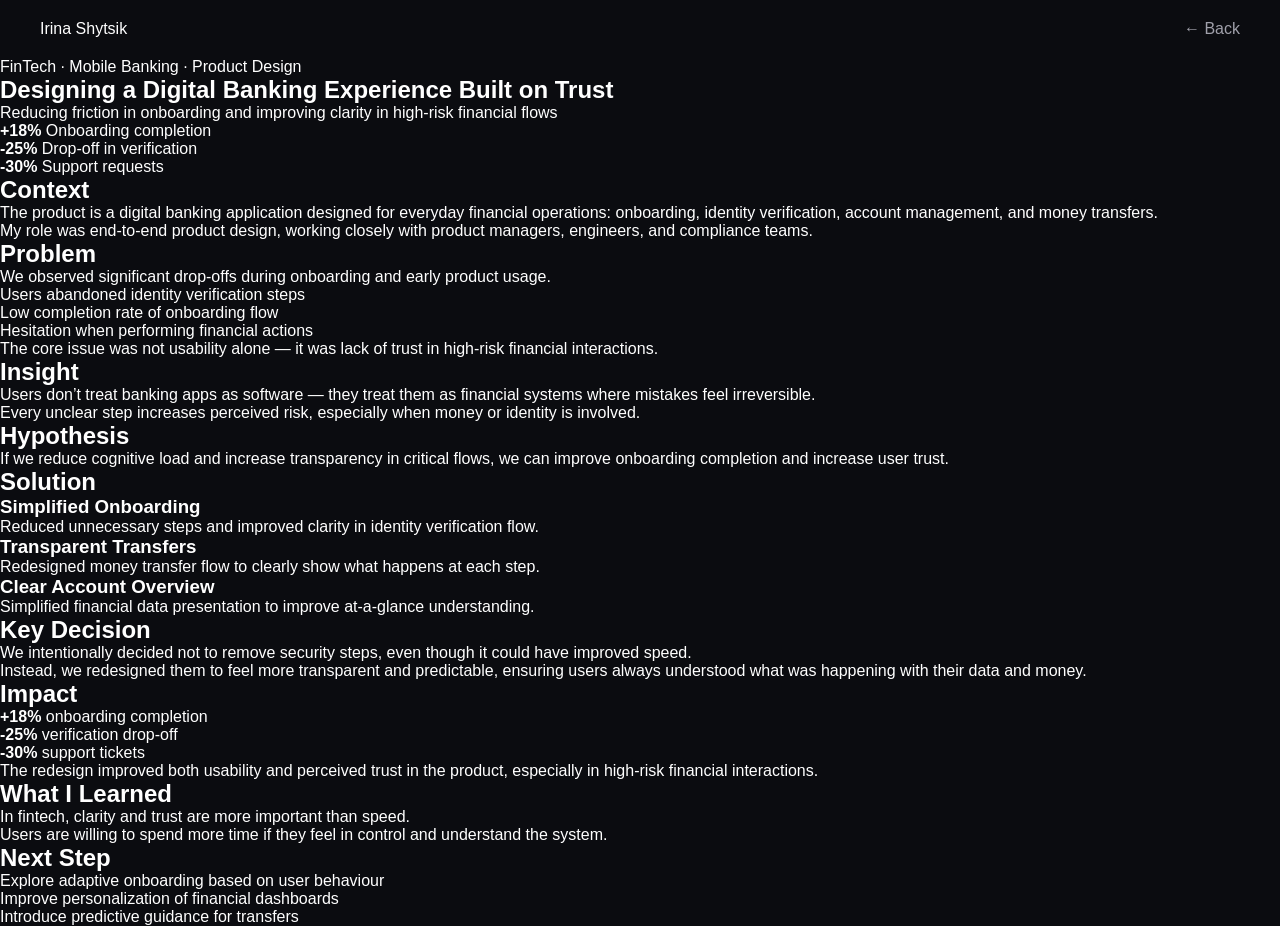
==== case-banking.html @ 311a1663 "Update and rename case-digital-banking.html to case-banking.html" ====
<!DOCTYPE html>
<html lang="en">
<head>
  <meta charset="UTF-8" />
  <meta name="viewport" content="width=device-width, initial-scale=1.0"/>
  <title>Digital Banking App — Case Study</title>
  <link rel="stylesheet" href="styles.css" />
</head>
<body>

<header class="nav">
  <div class="nav__logo">Irina Shytsik</div>
  <nav>
    <a href="index.html">← Back</a>
  </nav>
</header>

<!-- HERO -->
<section class="case-hero">
  <div class="container">

    <div class="case-label">FinTech · Mobile Banking · Product Design</div>

    <h1>Designing a Digital Banking Experience Built on Trust</h1>

    <p class="subtitle">
      Reducing friction in onboarding and improving clarity in high-risk financial flows
    </p>

    <div class="case-metrics">
      <div>
        <strong>+18%</strong>
        <span>Onboarding completion</span>
      </div>
      <div>
        <strong>-25%</strong>
        <span>Drop-off in verification</span>
      </div>
      <div>
        <strong>-30%</strong>
        <span>Support requests</span>
      </div>
    </div>

  </div>
</section>

<!-- CONTEXT -->
<section class="case-section">
  <div class="container">
    <h2>Context</h2>

    <p>
      The product is a digital banking application designed for everyday financial operations:
      onboarding, identity verification, account management, and money transfers.
    </p>

    <p>
      My role was end-to-end product design, working closely with product managers, engineers,
      and compliance teams.
    </p>
  </div>
</section>

<!-- PROBLEM -->
<section class="case-section dark">
  <div class="container">
    <h2>Problem</h2>

    <p>
      We observed significant drop-offs during onboarding and early product usage.
    </p>

    <ul>
      <li>Users abandoned identity verification steps</li>
      <li>Low completion rate of onboarding flow</li>
      <li>Hesitation when performing financial actions</li>
    </ul>

    <p>
      The core issue was not usability alone — it was lack of trust in high-risk financial interactions.
    </p>
  </div>
</section>

<!-- INSIGHT -->
<section class="case-section">
  <div class="container">
    <h2>Insight</h2>

    <p class="highlight">
      Users don’t treat banking apps as software — they treat them as financial systems where mistakes feel irreversible.
    </p>

    <p>
      Every unclear step increases perceived risk, especially when money or identity is involved.
    </p>
  </div>
</section>

<!-- HYPOTHESIS -->
<section class="case-section dark">
  <div class="container">
    <h2>Hypothesis</h2>

    <p>
      If we reduce cognitive load and increase transparency in critical flows,
      we can improve onboarding completion and increase user trust.
    </p>
  </div>
</section>

<!-- SOLUTION -->
<section class="case-section">
  <div class="container">
    <h2>Solution</h2>

    <div class="solution-grid">

      <div class="solution">
        <h3>Simplified Onboarding</h3>
        <p>
          Reduced unnecessary steps and improved clarity in identity verification flow.
        </p>
      </div>

      <div class="solution">
        <h3>Transparent Transfers</h3>
        <p>
          Redesigned money transfer flow to clearly show what happens at each step.
        </p>
      </div>

      <div class="solution">
        <h3>Clear Account Overview</h3>
        <p>
          Simplified financial data presentation to improve at-a-glance understanding.
        </p>
      </div>

    </div>
  </div>
</section>

<!-- KEY DECISION -->
<section class="case-section dark">
  <div class="container">
    <h2>Key Decision</h2>

    <p class="highlight">
      We intentionally decided not to remove security steps, even though it could have improved speed.
    </p>

    <p>
      Instead, we redesigned them to feel more transparent and predictable,
      ensuring users always understood what was happening with their data and money.
    </p>
  </div>
</section>

<!-- IMPACT -->
<section class="case-section">
  <div class="container">
    <h2>Impact</h2>

    <ul class="impact">
      <li><strong>+18%</strong> onboarding completion</li>
      <li><strong>-25%</strong> verification drop-off</li>
      <li><strong>-30%</strong> support tickets</li>
    </ul>

    <p>
      The redesign improved both usability and perceived trust in the product,
      especially in high-risk financial interactions.
    </p>
  </div>
</section>

<!-- REFLECTION -->
<section class="case-section dark">
  <div class="container">
    <h2>What I Learned</h2>

    <p class="highlight">
      In fintech, clarity and trust are more important than speed.
    </p>

    <p>
      Users are willing to spend more time if they feel in control and understand the system.
    </p>
  </div>
</section>

<!-- NEXT -->
<section class="case-section">
  <div class="container">
    <h2>Next Step</h2>

    <ul>
      <li>Explore adaptive onboarding based on user behaviour</li>
      <li>Improve personalization of financial dashboards</li>
      <li>Introduce predictive guidance for transfers</li>
    </ul>
  </div>
</section>

</body>
</html>
---- styles.css ----
/* ===================================================
   IRINA SHYTSIK — Portfolio Styles
   Concept: Precision & Trust
   =================================================== */

/* --- RESET & BASE --- */
*, *::before, *::after {
  box-sizing: border-box;
  margin: 0;
  padding: 0;
}

:root {
  --bg: #0b0c10;
  --surface: #16171d;
  --text: #ffffff;
  --text2: #a0a0aa;
  --accent: #00d4ff;
}

body {
  margin: 0;
  font-family: Arial, sans-serif;
  background: var(--bg);
  color: var(--text);
}

/* NAV */
.nav {
  display: flex;
  justify-content: space-between;
  padding: 20px 40px;
}

.nav a {
  margin-left: 20px;
  color: var(--text2);
  text-decoration: none;
}

/* HERO */
.hero {
  padding: 100px 0;
}

.hero__layout {
  display: grid;
  grid-template-columns: 1.3fr 1fr;
  gap: 60px;
  align-items: center;
}

.pill {
  display: inline-block;
  padding: 6px 12px;
  border: 1px solid var(--text2);
  border-radius: 999px;
  font-size: 0.8rem;
  margin-bottom: 20px;
  color: var(--text2);
}

.hero h1 {
  font-size: 3.2rem;
  letter-spacing: -1px;
  margin-bottom: 20px;
}

.hero p {
  color: var(--text2);
  max-width: 520px;
  margin-bottom: 30px;
}

.hero__cta .btn {
  margin-right: 10px;
}

.hero__meta {
  display: flex;
  gap: 30px;
  margin-top: 40px;
}

.hero__meta strong {
  display: block;
  font-size: 1.2rem;
}

/* SYSTEM VISUAL */
.system-mock {
  height: 300px;
  background: var(--surface);
  border-radius: 16px;
  position: relative;
}

.node {
  width: 20px;
  height: 20px;
  background: var(--accent);
  border-radius: 50%;
  position: absolute;
}

.n1 { top: 60px; left: 60px; }
.n2 { top: 140px; left: 140px; }
.n3 { top: 220px; left: 100px; }

/* SECTIONS */
.section {
  padding: 100px 0;
}

.section.dark {
  background: #111;
}

.section-title h2 {
  font-size: 2rem;
  margin-bottom: 10px;
}

.section-title p {
  color: var(--text2);
}

/* CASES */
.cases {
  display: grid;
  gap: 20px;
  margin-top: 40px;
}

.case {
  background: var(--surface);
  padding: 24px;
  border-radius: 12px;
  text-decoration: none;
  color: white;
  transition: 0.3s;
}

.case:hover {
  transform: translateY(-6px);
}

.highlight-case {
  border: 1px solid var(--accent);
}

.tag {
  font-size: 0.8rem;
  color: var(--accent);
  margin-bottom: 10px;
}

.desc {
  color: var(--text2);
}

.result {
  margin-top: 10px;
  font-weight: bold;
}

/* PHILOSOPHY */
.philosophy-grid {
  display: grid;
  grid-template-columns: repeat(3, 1fr);
  gap: 20px;
}

.card {
  background: var(--surface);
  padding: 20px;
  border-radius: 12px;
}

/* BUTTONS */
.btn {
  padding: 10px 16px;
  border-radius: 8px;
  text-decoration: none;
  display: inline-block;
}

.primary {
  background: var(--accent);
  color: black;
}

.ghost {
  border: 1px solid var(--text2);
  color: var(--text2);
}

/* ===== Scroll Reveal Base ===== */

.reveal {
  opacity: 0;
  transform: translateY(40px);
  filter: blur(10px);
  transition: all 0.8s cubic-bezier(0.2, 0.8, 0.2, 1);
  will-change: transform, opacity, filter;
}

.reveal.visible {
  opacity: 1;
  transform: translateY(0);
  filter: blur(0);
}

/* stagger effect */
.reveal:nth-child(1) { transition-delay: 0.05s; }
.reveal:nth-child(2) { transition-delay: 0.1s; }
.reveal:nth-child(3) { transition-delay: 0.15s; }

.case {
  position: relative;
  overflow: hidden;
  transition: all 0.4s ease;
  transform: translateZ(0);
}

.case:hover {
  transform: translateY(-10px) scale(1.02);
  box-shadow:
    0 30px 80px rgba(0,0,0,0.5),
    0 0 40px rgba(0,212,255,0.15);
}

/* subtle shine sweep */
.case::before {
  content: "";
  position: absolute;
  top: 0;
  left: -150%;
  width: 50%;
  height: 100%;
  background: linear-gradient(
    120deg,
    transparent,
    rgba(255,255,255,0.08),
    transparent
  );
  transform: skewX(-20deg);
  transition: 0.6s;
}

.case:hover::before {
  left: 200%;
}

.hero h1 {
  animation: fadeUp 1s ease forwards;
}

@keyframes fadeUp {
  from {
    opacity: 0;
    transform: translateY(20px);
  }
  to {
    opacity: 1;
    transform: translateY(0);
  }
}


.case.reveal {
  opacity: 0;
  transform: translateY(30px);
  transition: all 0.8s cubic-bezier(0.2, 0.8, 0.2, 1);
}

.case.reveal.visible {
  opacity: 1;
  transform: translateY(0);
}

.parallax {
  transform: translateY(0);
  will-change: transform;
}

.scroll-progress {
  position: fixed;
  top: 0;
  left: 0;
  height: 3px;
  width: 0%;
  background: var(--accent);
  z-index: 9999;
  transition: width 0.1s linear;
}
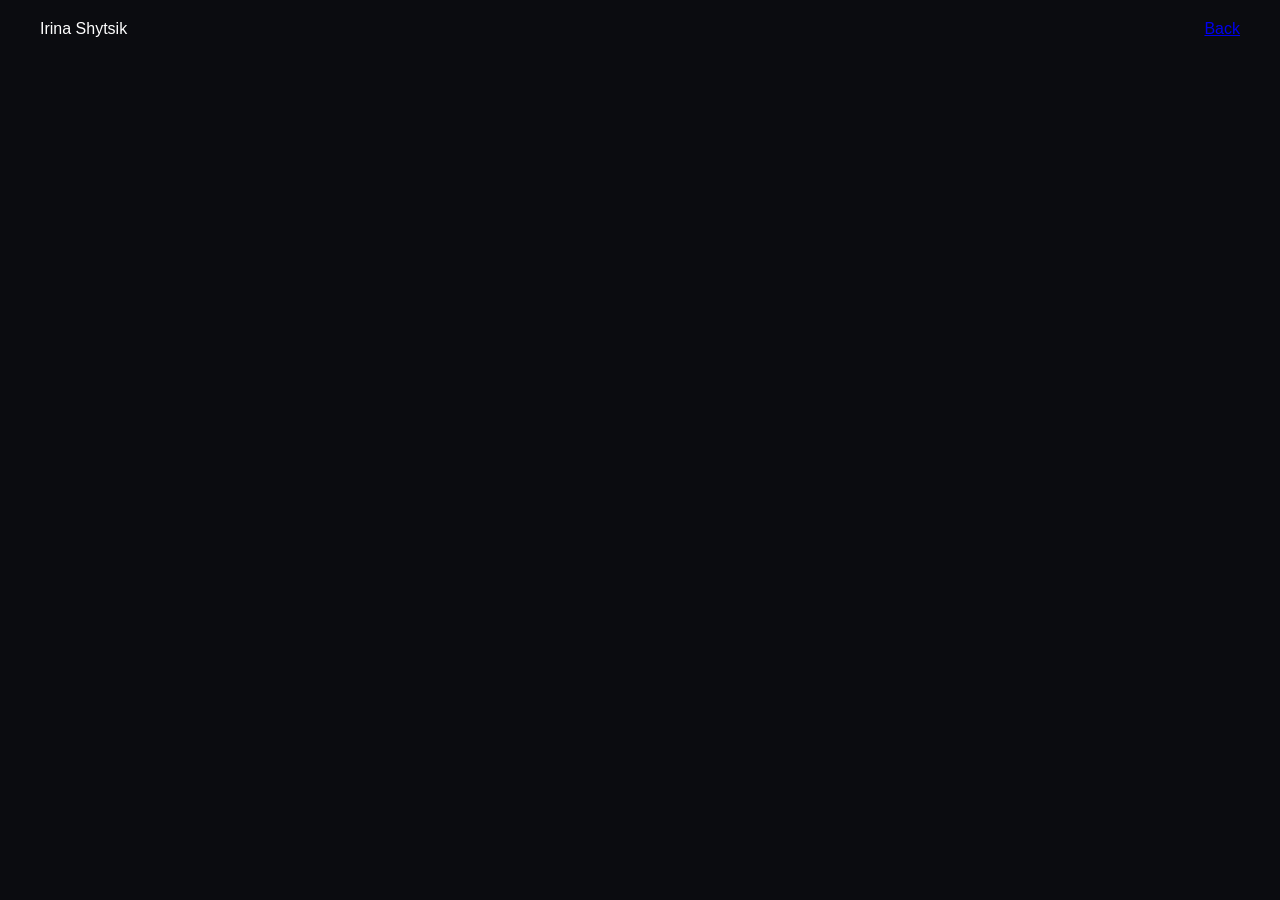
==== commit a3748240: "Update case-banking.html" ====
--- a/case-banking.html
+++ b/case-banking.html
@@ -1,208 +1,83 @@
 <!DOCTYPE html>
 <html lang="en">
 <head>
-  <meta charset="UTF-8" />
-  <meta name="viewport" content="width=device-width, initial-scale=1.0"/>
-  <title>Digital Banking App — Case Study</title>
-  <link rel="stylesheet" href="styles.css" />
+<meta charset="UTF-8"/>
+<meta name="viewport" content="width=device-width, initial-scale=1.0"/>
+<title>Digital Banking Case</title>
+<link rel="stylesheet" href="styles.css"/>
 </head>
+
 <body>
 
+<div class="page-transition"></div>
+<div class="scroll-progress"></div>
+
 <header class="nav">
-  <div class="nav__logo">Irina Shytsik</div>
-  <nav>
-    <a href="index.html">← Back</a>
-  </nav>
+  <div>Irina Shytsik</div>
+  <a href="index.html">Back</a>
 </header>
 
-<!-- HERO -->
-<section class="case-hero">
+<section class="case-hero reveal">
+  <div class="hero-grid">
+
+    <div>
+      <div class="pill">FinTech · Trust System</div>
+      <h1>Digital Banking App</h1>
+      <p>Reducing uncertainty in high-risk financial interactions.</p>
+
+      <div class="metrics">
+        <div><strong>+18%</strong><span>Onboarding</span></div>
+        <div><strong>-25%</strong><span>Drop-off</span></div>
+      </div>
+    </div>
+
+    <div class="hero-visual parallax"></div>
+
+  </div>
+</section>
+
+<section class="case-section reveal">
   <div class="container">
+    <h2>Problem</h2>
+    <ul class="stagger">
+      <li>Complex onboarding flow</li>
+      <li>Low trust in verification</li>
+      <li>Drop-off in transfers</li>
+    </ul>
+  </div>
+</section>
 
-    <div class="case-label">FinTech · Mobile Banking · Product Design</div>
+<section class="case-sticky">
+  <div class="sticky-box reveal">
+    <h2>Insight</h2>
+    <p>Users don’t trust banking systems without full transparency.</p>
+  </div>
+</section>
 
-    <h1>Designing a Digital Banking Experience Built on Trust</h1>
+<section class="case-section reveal">
+  <div class="container">
+    <h2>Solution</h2>
 
-    <p class="subtitle">
-      Reducing friction in onboarding and improving clarity in high-risk financial flows
-    </p>
-
-    <div class="case-metrics">
-      <div>
-        <strong>+18%</strong>
-        <span>Onboarding completion</span>
-      </div>
-      <div>
-        <strong>-25%</strong>
-        <span>Drop-off in verification</span>
-      </div>
-      <div>
-        <strong>-30%</strong>
-        <span>Support requests</span>
-      </div>
+    <div class="grid">
+      <div class="card reveal">Simplified onboarding</div>
+      <div class="card reveal">Transparent transfers</div>
+      <div class="card reveal">Clear account overview</div>
     </div>
 
   </div>
 </section>
 
-<!-- CONTEXT -->
-<section class="case-section">
+<section class="case-section dark reveal">
   <div class="container">
-    <h2>Context</h2>
-
-    <p>
-      The product is a digital banking application designed for everyday financial operations:
-      onboarding, identity verification, account management, and money transfers.
-    </p>
-
-    <p>
-      My role was end-to-end product design, working closely with product managers, engineers,
-      and compliance teams.
-    </p>
-  </div>
-</section>
-
-<!-- PROBLEM -->
-<section class="case-section dark">
-  <div class="container">
-    <h2>Problem</h2>
-
-    <p>
-      We observed significant drop-offs during onboarding and early product usage.
-    </p>
-
-    <ul>
-      <li>Users abandoned identity verification steps</li>
-      <li>Low completion rate of onboarding flow</li>
-      <li>Hesitation when performing financial actions</li>
-    </ul>
-
-    <p>
-      The core issue was not usability alone — it was lack of trust in high-risk financial interactions.
-    </p>
-  </div>
-</section>
-
-<!-- INSIGHT -->
-<section class="case-section">
-  <div class="container">
-    <h2>Insight</h2>
-
-    <p class="highlight">
-      Users don’t treat banking apps as software — they treat them as financial systems where mistakes feel irreversible.
-    </p>
-
-    <p>
-      Every unclear step increases perceived risk, especially when money or identity is involved.
-    </p>
-  </div>
-</section>
-
-<!-- HYPOTHESIS -->
-<section class="case-section dark">
-  <div class="container">
-    <h2>Hypothesis</h2>
-
-    <p>
-      If we reduce cognitive load and increase transparency in critical flows,
-      we can improve onboarding completion and increase user trust.
-    </p>
-  </div>
-</section>
-
-<!-- SOLUTION -->
-<section class="case-section">
-  <div class="container">
-    <h2>Solution</h2>
-
-    <div class="solution-grid">
-
-      <div class="solution">
-        <h3>Simplified Onboarding</h3>
-        <p>
-          Reduced unnecessary steps and improved clarity in identity verification flow.
-        </p>
-      </div>
-
-      <div class="solution">
-        <h3>Transparent Transfers</h3>
-        <p>
-          Redesigned money transfer flow to clearly show what happens at each step.
-        </p>
-      </div>
-
-      <div class="solution">
-        <h3>Clear Account Overview</h3>
-        <p>
-          Simplified financial data presentation to improve at-a-glance understanding.
-        </p>
-      </div>
-
+    <h2>Impact</h2>
+    <div class="metrics">
+      <div><strong>+18%</strong><span>Completion</span></div>
+      <div><strong>-30%</strong><span>Support tickets</span></div>
     </div>
   </div>
 </section>
 
-<!-- KEY DECISION -->
-<section class="case-section dark">
-  <div class="container">
-    <h2>Key Decision</h2>
-
-    <p class="highlight">
-      We intentionally decided not to remove security steps, even though it could have improved speed.
-    </p>
-
-    <p>
-      Instead, we redesigned them to feel more transparent and predictable,
-      ensuring users always understood what was happening with their data and money.
-    </p>
-  </div>
-</section>
-
-<!-- IMPACT -->
-<section class="case-section">
-  <div class="container">
-    <h2>Impact</h2>
-
-    <ul class="impact">
-      <li><strong>+18%</strong> onboarding completion</li>
-      <li><strong>-25%</strong> verification drop-off</li>
-      <li><strong>-30%</strong> support tickets</li>
-    </ul>
-
-    <p>
-      The redesign improved both usability and perceived trust in the product,
-      especially in high-risk financial interactions.
-    </p>
-  </div>
-</section>
-
-<!-- REFLECTION -->
-<section class="case-section dark">
-  <div class="container">
-    <h2>What I Learned</h2>
-
-    <p class="highlight">
-      In fintech, clarity and trust are more important than speed.
-    </p>
-
-    <p>
-      Users are willing to spend more time if they feel in control and understand the system.
-    </p>
-  </div>
-</section>
-
-<!-- NEXT -->
-<section class="case-section">
-  <div class="container">
-    <h2>Next Step</h2>
-
-    <ul>
-      <li>Explore adaptive onboarding based on user behaviour</li>
-      <li>Improve personalization of financial dashboards</li>
-      <li>Introduce predictive guidance for transfers</li>
-    </ul>
-  </div>
-</section>
+<script src="motion.js"></script>
 
 </body>
 </html>
--- a/styles.css
+++ b/styles.css
@@ -2,13 +2,6 @@
    IRINA SHYTSIK — Portfolio Styles
    Concept: Precision & Trust
    =================================================== */
-
-/* --- RESET & BASE --- */
-*, *::before, *::after {
-  box-sizing: border-box;
-  margin: 0;
-  padding: 0;
-}
 
 :root {
   --bg: #0b0c10;
@@ -32,80 +25,49 @@
   padding: 20px 40px;
 }
 
-.nav a {
-  margin-left: 20px;
-  color: var(--text2);
-  text-decoration: none;
+/* PROGRESS */
+.scroll-progress {
+  position: fixed;
+  top: 0;
+  left: 0;
+  height: 3px;
+  width: 0%;
+  background: var(--accent);
+  z-index: 9999;
+}
+
+/* PAGE TRANSITION */
+.page-transition {
+  position: fixed;
+  inset: 0;
+  background: var(--bg);
+  z-index: 9999;
+  transform: scaleY(0);
+  transform-origin: bottom;
+  transition: transform 0.6s cubic-bezier(0.2, 0.8, 0.2, 1);
 }
 
 /* HERO */
 .hero {
-  padding: 100px 0;
+  padding: 120px 0;
 }
 
 .hero__layout {
   display: grid;
-  grid-template-columns: 1.3fr 1fr;
+  grid-template-columns: 1.2fr 1fr;
   gap: 60px;
-  align-items: center;
-}
-
-.pill {
-  display: inline-block;
-  padding: 6px 12px;
-  border: 1px solid var(--text2);
-  border-radius: 999px;
-  font-size: 0.8rem;
-  margin-bottom: 20px;
-  color: var(--text2);
 }
 
 .hero h1 {
-  font-size: 3.2rem;
-  letter-spacing: -1px;
-  margin-bottom: 20px;
+  font-size: 3rem;
 }
 
-.hero p {
-  color: var(--text2);
-  max-width: 520px;
-  margin-bottom: 30px;
-}
-
-.hero__cta .btn {
-  margin-right: 10px;
-}
-
-.hero__meta {
-  display: flex;
-  gap: 30px;
-  margin-top: 40px;
-}
-
-.hero__meta strong {
-  display: block;
-  font-size: 1.2rem;
-}
-
-/* SYSTEM VISUAL */
-.system-mock {
+/* VISUAL */
+.hero__visual {
   height: 300px;
   background: var(--surface);
   border-radius: 16px;
-  position: relative;
 }
-
-.node {
-  width: 20px;
-  height: 20px;
-  background: var(--accent);
-  border-radius: 50%;
-  position: absolute;
-}
-
-.n1 { top: 60px; left: 60px; }
-.n2 { top: 140px; left: 140px; }
-.n3 { top: 220px; left: 100px; }
 
 /* SECTIONS */
 .section {
@@ -114,15 +76,6 @@
 
 .section.dark {
   background: #111;
-}
-
-.section-title h2 {
-  font-size: 2rem;
-  margin-bottom: 10px;
-}
-
-.section-title p {
-  color: var(--text2);
 }
 
 /* CASES */
@@ -138,34 +91,31 @@
   border-radius: 12px;
   text-decoration: none;
   color: white;
-  transition: 0.3s;
+
+  opacity: 0;
+  transform: translateY(30px);
+
+  transition: all 0.4s ease;
+}
+
+.case.visible {
+  opacity: 1;
+  transform: translateY(0);
 }
 
 .case:hover {
-  transform: translateY(-6px);
+  transform: translateY(-10px) scale(1.02);
+  box-shadow: 0 30px 80px rgba(0,0,0,0.5);
 }
 
-.highlight-case {
-  border: 1px solid var(--accent);
+/* TAG */
+.tag {
+  color: var(--accent);
+  font-size: 0.8rem;
 }
 
-.tag {
-  font-size: 0.8rem;
-  color: var(--accent);
-  margin-bottom: 10px;
-}
-
-.desc {
-  color: var(--text2);
-}
-
-.result {
-  margin-top: 10px;
-  font-weight: bold;
-}
-
-/* PHILOSOPHY */
-.philosophy-grid {
+/* GRID */
+.grid {
   display: grid;
   grid-template-columns: repeat(3, 1fr);
   gap: 20px;
@@ -177,120 +127,24 @@
   border-radius: 12px;
 }
 
-/* BUTTONS */
-.btn {
-  padding: 10px 16px;
-  border-radius: 8px;
-  text-decoration: none;
-  display: inline-block;
-}
-
-.primary {
-  background: var(--accent);
-  color: black;
-}
-
-.ghost {
-  border: 1px solid var(--text2);
-  color: var(--text2);
-}
-
-/* ===== Scroll Reveal Base ===== */
-
+/* REVEAL */
 .reveal {
   opacity: 0;
   transform: translateY(40px);
-  filter: blur(10px);
-  transition: all 0.8s cubic-bezier(0.2, 0.8, 0.2, 1);
-  will-change: transform, opacity, filter;
+  transition: all 0.8s ease;
 }
 
 .reveal.visible {
   opacity: 1;
   transform: translateY(0);
-  filter: blur(0);
 }
 
-/* stagger effect */
-.reveal:nth-child(1) { transition-delay: 0.05s; }
-.reveal:nth-child(2) { transition-delay: 0.1s; }
-.reveal:nth-child(3) { transition-delay: 0.15s; }
-
-.case {
-  position: relative;
-  overflow: hidden;
-  transition: all 0.4s ease;
-  transform: translateZ(0);
+/* PILL */
+.pill {
+  border: 1px solid var(--text2);
+  display: inline-block;
+  padding: 6px 12px;
+  border-radius: 999px;
+  font-size: 0.8rem;
+  color: var(--text2);
 }
-
-.case:hover {
-  transform: translateY(-10px) scale(1.02);
-  box-shadow:
-    0 30px 80px rgba(0,0,0,0.5),
-    0 0 40px rgba(0,212,255,0.15);
-}
-
-/* subtle shine sweep */
-.case::before {
-  content: "";
-  position: absolute;
-  top: 0;
-  left: -150%;
-  width: 50%;
-  height: 100%;
-  background: linear-gradient(
-    120deg,
-    transparent,
-    rgba(255,255,255,0.08),
-    transparent
-  );
-  transform: skewX(-20deg);
-  transition: 0.6s;
-}
-
-.case:hover::before {
-  left: 200%;
-}
-
-.hero h1 {
-  animation: fadeUp 1s ease forwards;
-}
-
-@keyframes fadeUp {
-  from {
-    opacity: 0;
-    transform: translateY(20px);
-  }
-  to {
-    opacity: 1;
-    transform: translateY(0);
-  }
-}
-
-
-.case.reveal {
-  opacity: 0;
-  transform: translateY(30px);
-  transition: all 0.8s cubic-bezier(0.2, 0.8, 0.2, 1);
-}
-
-.case.reveal.visible {
-  opacity: 1;
-  transform: translateY(0);
-}
-
-.parallax {
-  transform: translateY(0);
-  will-change: transform;
-}
-
-.scroll-progress {
-  position: fixed;
-  top: 0;
-  left: 0;
-  height: 3px;
-  width: 0%;
-  background: var(--accent);
-  z-index: 9999;
-  transition: width 0.1s linear;
-}
